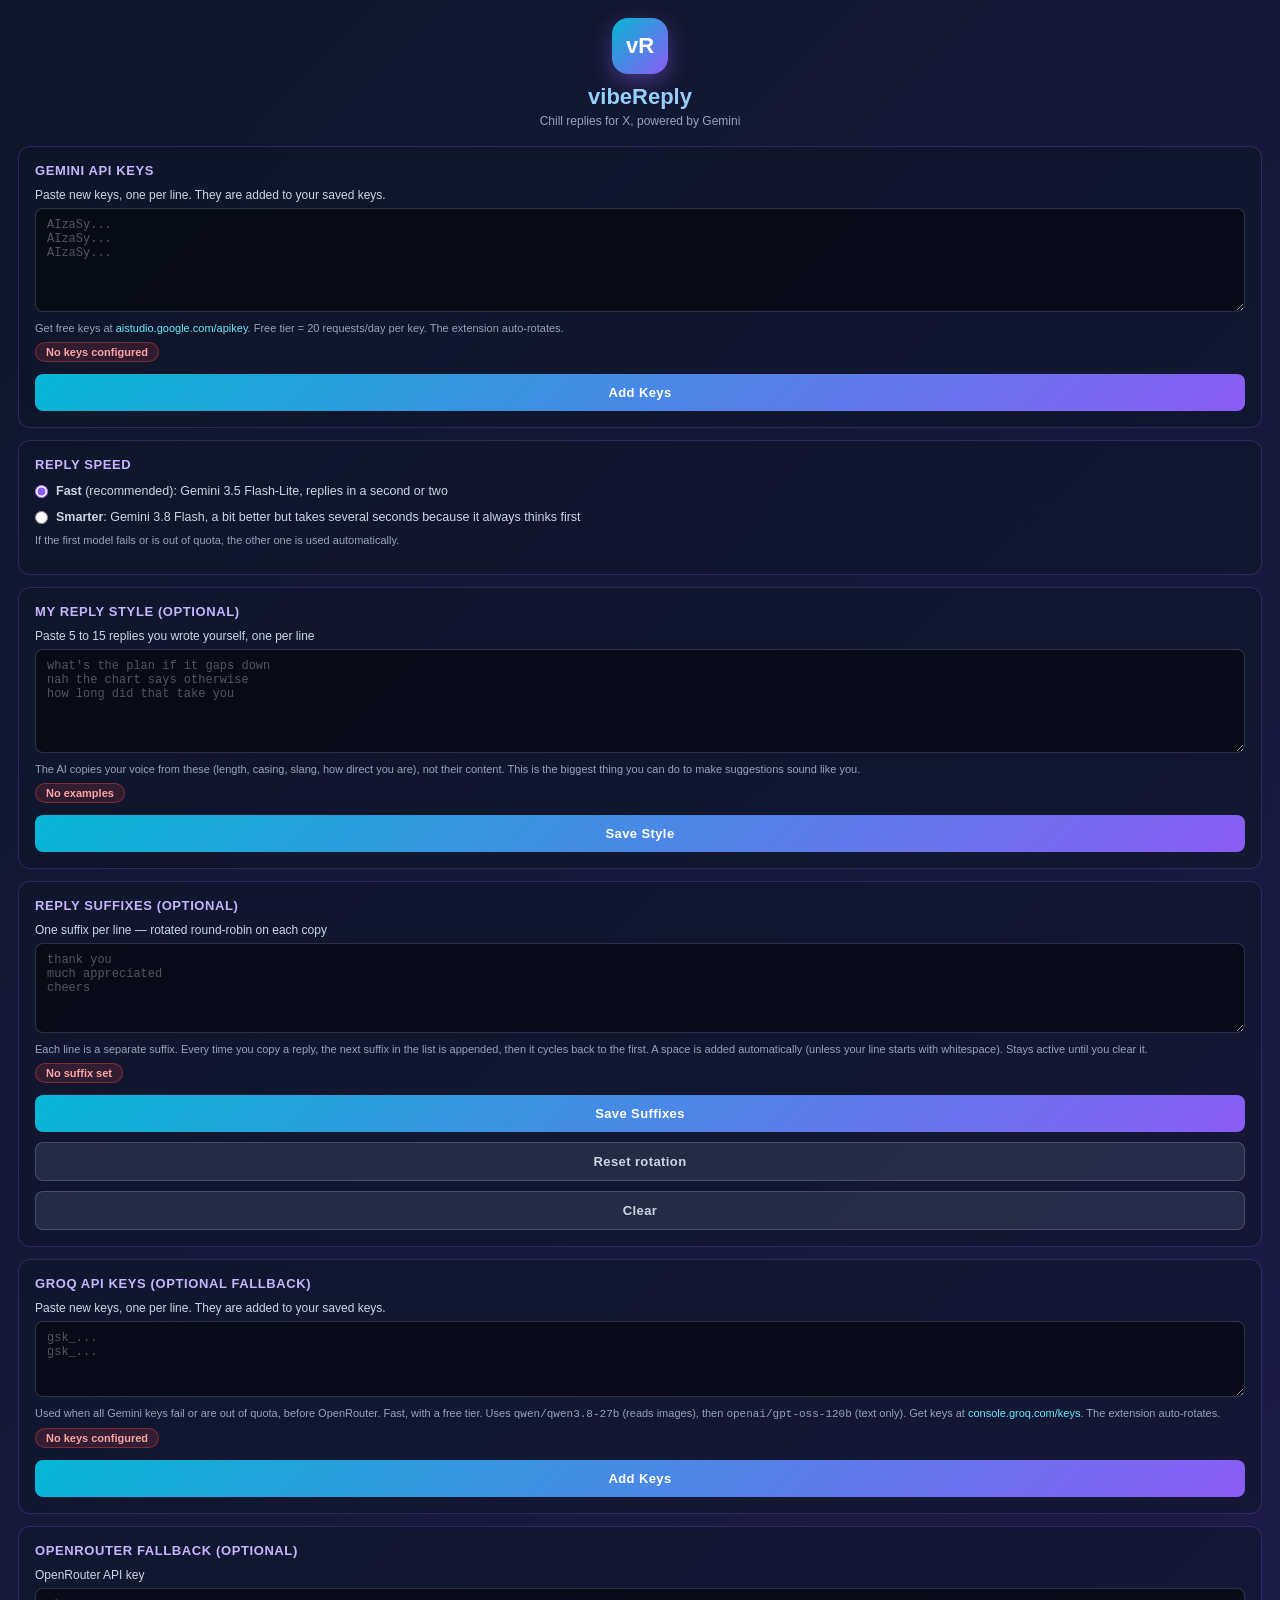
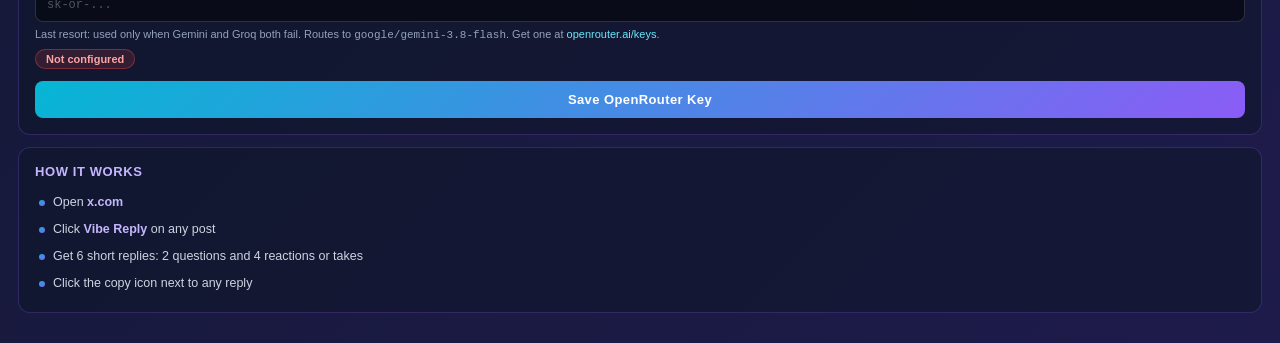
==== popup.html @ 0de53751 "Add files via upload" ====
<!DOCTYPE html>
<html lang="en">
<head>
  <meta charset="UTF-8">
  <title>vibeReply Settings</title>
  <link rel="stylesheet" href="popup-styles.css">
</head>
<body>
  <div class="header">
    <div class="logo">vR</div>
    <h1>vibeReply</h1>
    <p class="subtitle">Chill replies for X, powered by Gemini</p>
  </div>

  <div class="section">
    <h2>Gemini API Keys</h2>
    <div class="form-group">
      <label for="apiKeys">Paste new keys, one per line. They are added to your saved keys.</label>
      <textarea id="apiKeys" rows="6" placeholder="AIzaSy...&#10;AIzaSy...&#10;AIzaSy..." autocomplete="off" spellcheck="false"></textarea>
      <p class="help-text">
        Get free keys at <a href="https://aistudio.google.com/apikey" target="_blank">aistudio.google.com/apikey</a>.
        Free tier = 20 requests/day per key. The extension auto-rotates.
      </p>
      <span id="apiStatus" class="api-status disconnected">No keys configured</span>
    </div>
    <button id="saveBtn" class="btn">Add Keys</button>
  </div>

  <div class="section" id="keyStatusSection" style="display:none;">
    <h2>Gemini Key Status</h2>
    <div id="keyStatusList" class="key-status-list"></div>
    <button id="resetBtn" class="btn btn-secondary">Reset rotation state</button>
  </div>

  <div class="section">
    <h2>Reply Speed</h2>
    <div class="form-group speed-options">
      <label class="speed-option">
        <input type="radio" name="replySpeed" value="fast">
        <span><strong>Fast</strong> (recommended): Gemini 3.5 Flash-Lite, replies in a second or two</span>
      </label>
      <label class="speed-option">
        <input type="radio" name="replySpeed" value="smart">
        <span><strong>Smarter</strong>: Gemini 3.8 Flash, a bit better but takes several seconds because it always thinks first</span>
      </label>
      <p class="help-text">If the first model fails or is out of quota, the other one is used automatically.</p>
    </div>
  </div>

  <div class="section">
    <h2>My Reply Style (optional)</h2>
    <div class="form-group">
      <label for="styleExamples">Paste 5 to 15 replies you wrote yourself, one per line</label>
      <textarea id="styleExamples" rows="6" placeholder="what's the plan if it gaps down&#10;nah the chart says otherwise&#10;how long did that take you" autocomplete="off" spellcheck="false"></textarea>
      <p class="help-text">
        The AI copies your voice from these (length, casing, slang, how direct you are), not their content.
        This is the biggest thing you can do to make suggestions sound like you.
      </p>
      <span id="styleStatus" class="api-status disconnected">No examples</span>
    </div>
    <button id="saveStyleBtn" class="btn">Save Style</button>
  </div>

  <div class="section">
    <h2>Reply Suffixes (optional)</h2>
    <div class="form-group">
      <label for="replySuffix">One suffix per line — rotated round-robin on each copy</label>
      <textarea id="replySuffix" rows="5" placeholder="thank you&#10;much appreciated&#10;cheers" autocomplete="off" spellcheck="false"></textarea>
      <p class="help-text">
        Each line is a separate suffix. Every time you copy a reply, the next suffix in the list is appended,
        then it cycles back to the first. A space is added automatically (unless your line starts with whitespace).
        Stays active until you clear it.
      </p>
      <span id="suffixStatus" class="api-status disconnected">No suffix set</span>
    </div>
    <button id="saveSuffixBtn" class="btn">Save Suffixes</button>
    <button id="resetSuffixBtn" class="btn btn-secondary">Reset rotation</button>
    <button id="clearSuffixBtn" class="btn btn-secondary">Clear</button>
  </div>

  <div class="section">
    <h2>Groq API Keys (optional fallback)</h2>
    <div class="form-group">
      <label for="groqKeys">Paste new keys, one per line. They are added to your saved keys.</label>
      <textarea id="groqKeys" rows="4" placeholder="gsk_...&#10;gsk_..." autocomplete="off" spellcheck="false"></textarea>
      <p class="help-text">
        Used when all Gemini keys fail or are out of quota, before OpenRouter. Fast, with a free tier.
        Uses <code>qwen/qwen3.8-27b</code> (reads images), then <code>openai/gpt-oss-120b</code> (text only).
        Get keys at <a href="https://console.groq.com/keys" target="_blank">console.groq.com/keys</a>.
        The extension auto-rotates.
      </p>
      <span id="groqStatus" class="api-status disconnected">No keys configured</span>
    </div>
    <button id="saveGroqBtn" class="btn">Add Keys</button>
  </div>

  <div class="section" id="groqStatusSection" style="display:none;">
    <h2>Groq Key Status</h2>
    <div id="groqStatusList" class="key-status-list"></div>
    <button id="resetGroqBtn" class="btn btn-secondary">Reset rotation state</button>
  </div>

  <div class="section">
    <h2>OpenRouter Fallback (optional)</h2>
    <div class="form-group">
      <label for="openrouterKey">OpenRouter API key</label>
      <input type="password" id="openrouterKey" placeholder="sk-or-..." autocomplete="off" spellcheck="false">
      <p class="help-text">
        Last resort: used only when Gemini and Groq both fail. Routes to <code>google/gemini-3.8-flash</code>.
        Get one at <a href="https://openrouter.ai/keys" target="_blank">openrouter.ai/keys</a>.
      </p>
      <span id="orStatus" class="api-status disconnected">Not configured</span>
    </div>
    <button id="saveOrBtn" class="btn">Save OpenRouter Key</button>
  </div>

  <div class="section info">
    <h2>How it works</h2>
    <ul>
      <li>Open <strong>x.com</strong></li>
      <li>Click <strong>Vibe Reply</strong> on any post</li>
      <li>Get 6 short replies: 2 questions and 4 reactions or takes</li>
      <li>Click the copy icon next to any reply</li>
    </ul>
  </div>

  <!-- Lets this page also work as the phone app's settings screen; does nothing in the extension -->
  <script src="mobile/chrome-shim.js"></script>
  <script src="popup.js"></script>
</body>
</html>
---- popup-styles.css ----
* { margin: 0; padding: 0; box-sizing: border-box; }

html, body {
  min-height: 100%;
}

body {
  width: 100%;
  min-width: 280px;
  font-family: -apple-system, BlinkMacSystemFont, 'Segoe UI', Roboto, sans-serif;
  background: linear-gradient(135deg, #0f172a 0%, #1e1b4b 100%);
  color: #e2e8f0;
  padding: 18px;
}

.header { text-align: center; margin-bottom: 18px; }
.logo {
  width: 56px; height: 56px; margin: 0 auto 10px;
  border-radius: 16px;
  background: linear-gradient(135deg, #06b6d4 0%, #8b5cf6 100%);
  display: flex; align-items: center; justify-content: center;
  font-weight: 800; font-size: 22px; color: #fff;
  box-shadow: 0 8px 22px rgba(139, 92, 246, 0.4);
}
h1 {
  font-size: 22px;
  background: linear-gradient(135deg, #67e8f9, #c4b5fd);
  -webkit-background-clip: text; background-clip: text; color: transparent;
}
.subtitle { font-size: 12px; color: #94a3b8; margin-top: 4px; }

.section {
  background: rgba(15, 23, 42, 0.6);
  border: 1px solid rgba(139, 92, 246, 0.25);
  border-radius: 12px;
  padding: 16px;
  margin-bottom: 12px;
}
.section h2 {
  font-size: 13px;
  text-transform: uppercase;
  letter-spacing: 0.6px;
  color: #c4b5fd;
  margin-bottom: 10px;
}

.form-group { margin-bottom: 12px; }
label { display: block; font-size: 12px; color: #cbd5e1; margin-bottom: 6px; }
input, textarea {
  width: 100%; padding: 9px 11px;
  background: rgba(0, 0, 0, 0.5);
  border: 1px solid rgba(148, 163, 184, 0.25);
  border-radius: 8px;
  color: #fff; font-size: 12px;
  font-family: 'Courier New', monospace;
  transition: border-color 0.15s ease, box-shadow 0.15s ease;
  resize: vertical;
}
input:focus, textarea:focus {
  outline: none;
  border-color: #8b5cf6;
  box-shadow: 0 0 0 3px rgba(139, 92, 246, 0.18);
}
input::placeholder, textarea::placeholder { color: rgba(255, 255, 255, 0.3); }

.help-text { font-size: 11px; color: #94a3b8; margin-top: 6px; }
.help-text a { color: #67e8f9; text-decoration: none; }
.help-text a:hover { text-decoration: underline; }

.api-status {
  display: inline-block;
  margin-top: 8px;
  padding: 3px 10px;
  border-radius: 12px;
  font-size: 11px;
  font-weight: 600;
}
.api-status.connected {
  background: rgba(16, 185, 129, 0.15);
  color: #6ee7b7;
  border: 1px solid rgba(16, 185, 129, 0.4);
}
.api-status.disconnected {
  background: rgba(239, 68, 68, 0.15);
  color: #fca5a5;
  border: 1px solid rgba(239, 68, 68, 0.4);
}

.btn {
  width: 100%;
  padding: 11px;
  background: linear-gradient(135deg, #06b6d4 0%, #8b5cf6 100%);
  color: #fff;
  border: none;
  border-radius: 8px;
  font-size: 13px;
  font-weight: 700;
  letter-spacing: 0.4px;
  cursor: pointer;
  transition: transform 0.15s ease, box-shadow 0.15s ease;
}
.btn:hover:not(:disabled) {
  transform: translateY(-1px);
  box-shadow: 0 6px 18px rgba(139, 92, 246, 0.45);
}
.btn:disabled { opacity: 0.7; cursor: wait; }

.section.info ul { list-style: none; }
.section.info li {
  font-size: 12.5px;
  color: #cbd5e1;
  padding: 4px 0 4px 18px;
  position: relative;
  line-height: 1.5;
}
.section.info li::before {
  content: '';
  position: absolute;
  left: 4px; top: 11px;
  width: 6px; height: 6px;
  border-radius: 50%;
  background: linear-gradient(135deg, #06b6d4, #8b5cf6);
}
.section.info strong { color: #c4b5fd; }

.btn-secondary {
  background: rgba(148, 163, 184, 0.15);
  border: 1px solid rgba(148, 163, 184, 0.3);
  color: #cbd5e1;
  margin-top: 10px;
}
.btn-secondary:hover:not(:disabled) {
  background: rgba(148, 163, 184, 0.25);
  box-shadow: none;
}

.key-status-list {
  display: flex;
  flex-direction: column;
  gap: 6px;
  margin-bottom: 4px;
}
.key-status-row {
  display: flex;
  align-items: center;
  flex-wrap: wrap; /* narrow side panel: badge and Remove drop to a second line */
  gap: 6px 8px;
  padding: 7px 10px;
  background: rgba(0, 0, 0, 0.3);
  border: 1px solid rgba(148, 163, 184, 0.15);
  border-radius: 7px;
  font-size: 12px;
}
.key-index {
  color: #94a3b8;
  font-weight: 700;
  flex: 0 0 28px;
}
.key-mask {
  flex: 1;
  font-family: 'Courier New', monospace;
  color: #e2e8f0;
  font-size: 11.5px;
}
.key-copy-btn {
  background: rgba(99, 102, 241, 0.18);
  border: 1px solid rgba(99, 102, 241, 0.4);
  color: #c7d2fe;
  font-size: 10.5px;
  font-weight: 700;
  padding: 3px 9px;
  border-radius: 6px;
  cursor: pointer;
  text-transform: uppercase;
  letter-spacing: 0.4px;
  transition: background 0.15s ease, color 0.15s ease;
}
.key-copy-btn:hover {
  background: rgba(99, 102, 241, 0.3);
  color: #e0e7ff;
}
.key-copy-btn.copied {
  background: rgba(16, 185, 129, 0.22);
  border-color: rgba(16, 185, 129, 0.5);
  color: #6ee7b7;
}
.speed-option {
  display: flex;
  align-items: flex-start;
  gap: 8px;
  margin-bottom: 8px;
  font-size: 12.5px;
  line-height: 1.45;
  cursor: pointer;
}
.speed-option input {
  width: auto;
  flex: 0 0 auto;
  margin-top: 3px;
  accent-color: #8b5cf6;
}
.key-remove-btn {
  margin-left: auto;
  background: rgba(239, 68, 68, 0.12);
  border: 1px solid rgba(239, 68, 68, 0.4);
  color: #fca5a5;
  font-size: 10.5px;
  font-weight: 700;
  padding: 3px 9px;
  border-radius: 6px;
  cursor: pointer;
  text-transform: uppercase;
  letter-spacing: 0.4px;
  transition: background 0.15s ease, color 0.15s ease;
}
.key-remove-btn:hover {
  background: rgba(239, 68, 68, 0.25);
  color: #fecaca;
}
.badge {
  white-space: nowrap;
  font-size: 10.5px;
  font-weight: 700;
  padding: 2px 8px;
  border-radius: 10px;
  text-transform: uppercase;
  letter-spacing: 0.4px;
}
.badge-ok { background: rgba(16, 185, 129, 0.18); color: #6ee7b7; border: 1px solid rgba(16, 185, 129, 0.4); }
.badge-warn { background: rgba(245, 158, 11, 0.18); color: #fcd34d; border: 1px solid rgba(245, 158, 11, 0.4); text-transform: none; }
.badge-bad { background: rgba(239, 68, 68, 0.18); color: #fca5a5; border: 1px solid rgba(239, 68, 68, 0.4); }
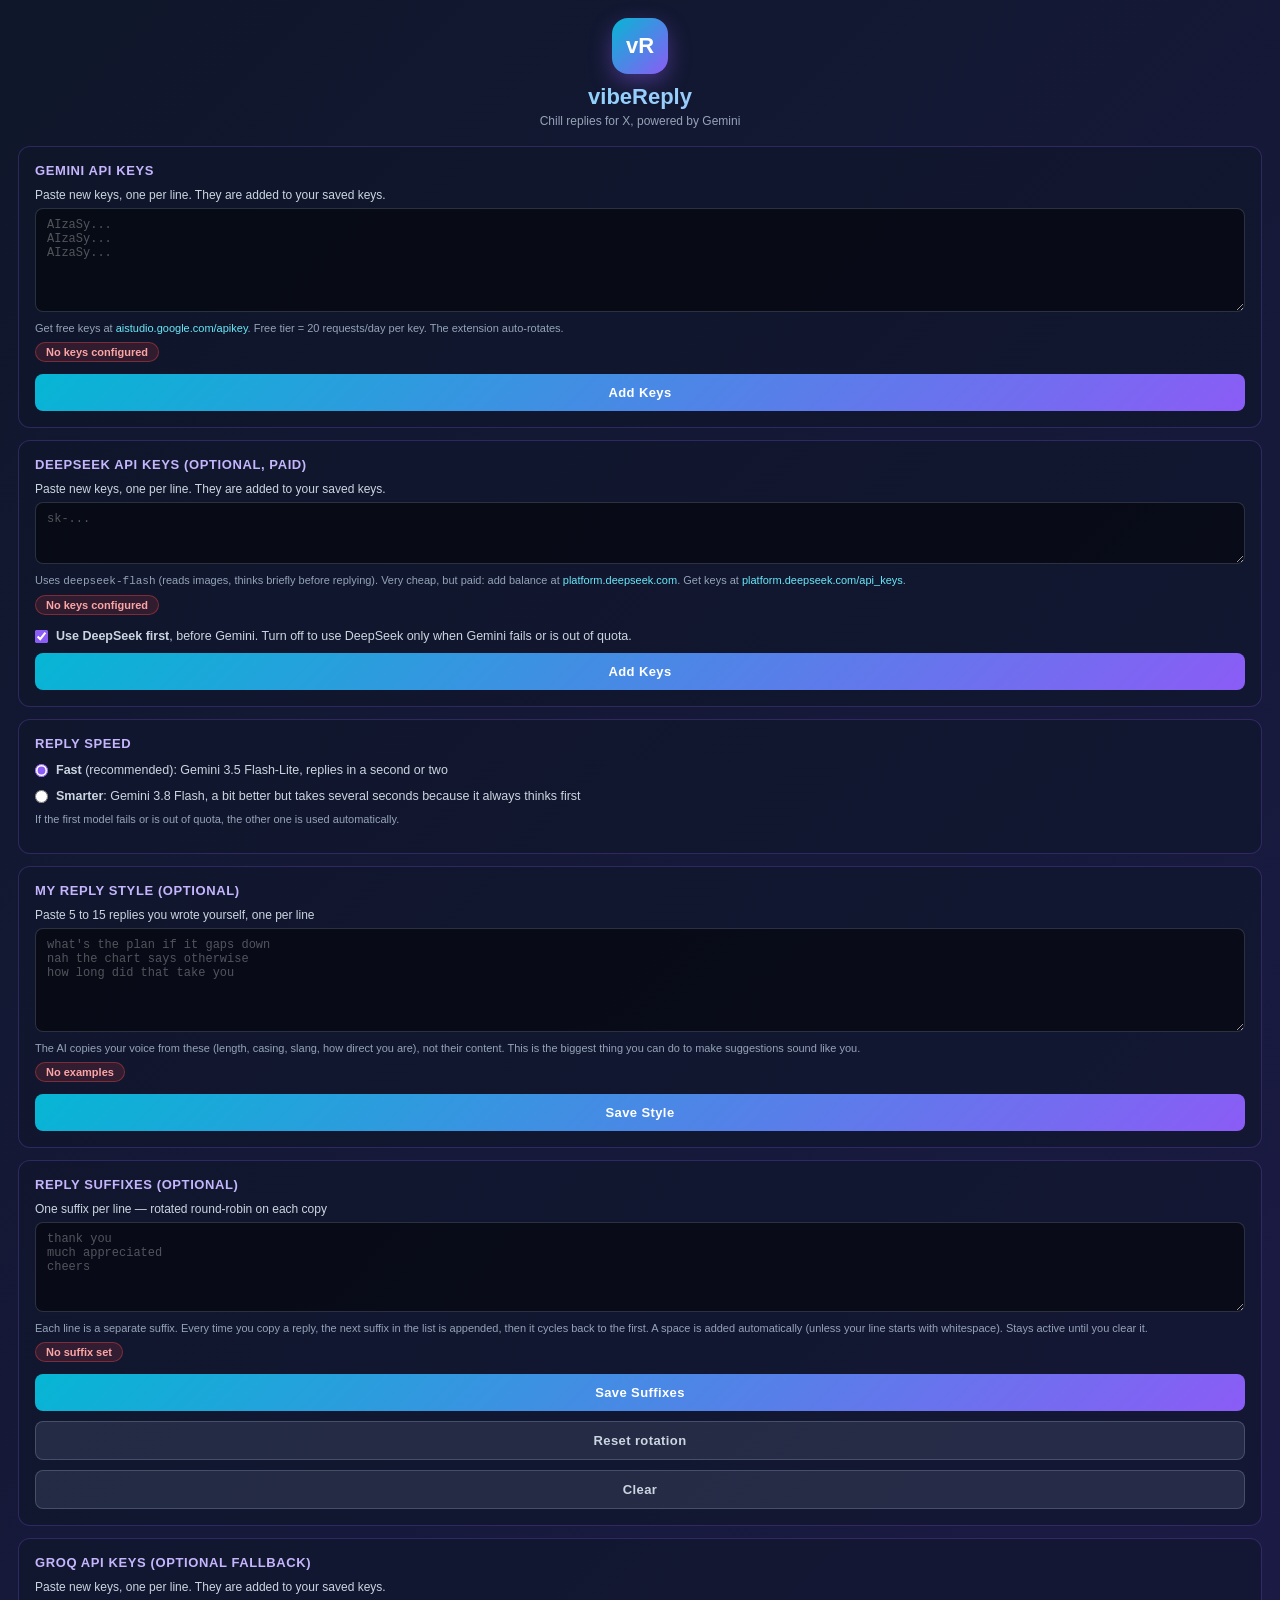
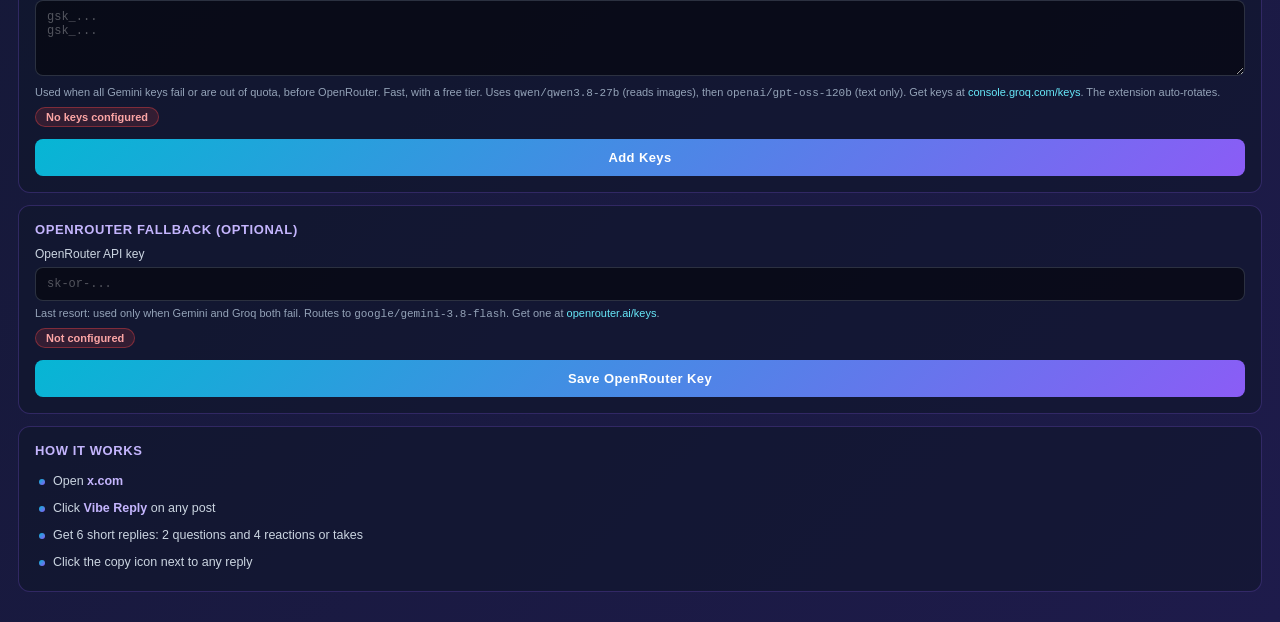
==== commit 0c874d36: "Add DeepSeek provider with its own reply prompt; tune Groq - DeepSeek Flash (deepseek-flash) as a ne" ====
--- a/popup.html
+++ b/popup.html
@@ -30,6 +30,31 @@
     <h2>Gemini Key Status</h2>
     <div id="keyStatusList" class="key-status-list"></div>
     <button id="resetBtn" class="btn btn-secondary">Reset rotation state</button>
+  </div>
+
+  <div class="section">
+    <h2>DeepSeek API Keys (optional, paid)</h2>
+    <div class="form-group">
+      <label for="deepseekKeys">Paste new keys, one per line. They are added to your saved keys.</label>
+      <textarea id="deepseekKeys" rows="3" placeholder="sk-..." autocomplete="off" spellcheck="false"></textarea>
+      <p class="help-text">
+        Uses <code>deepseek-flash</code> (reads images, thinks briefly before replying). Very cheap, but paid:
+        add balance at <a href="https://platform.deepseek.com/top_up" target="_blank">platform.deepseek.com</a>.
+        Get keys at <a href="https://platform.deepseek.com/api_keys" target="_blank">platform.deepseek.com/api_keys</a>.
+      </p>
+      <span id="deepseekStatus" class="api-status disconnected">No keys configured</span>
+    </div>
+    <label class="speed-option">
+      <input type="checkbox" id="deepseekFirst" checked>
+      <span><strong>Use DeepSeek first</strong>, before Gemini. Turn off to use DeepSeek only when Gemini fails or is out of quota.</span>
+    </label>
+    <button id="saveDeepseekBtn" class="btn">Add Keys</button>
+  </div>
+
+  <div class="section" id="deepseekStatusSection" style="display:none;">
+    <h2>DeepSeek Key Status</h2>
+    <div id="deepseekStatusList" class="key-status-list"></div>
+    <button id="resetDeepseekBtn" class="btn btn-secondary">Reset rotation state</button>
   </div>
 
   <div class="section">
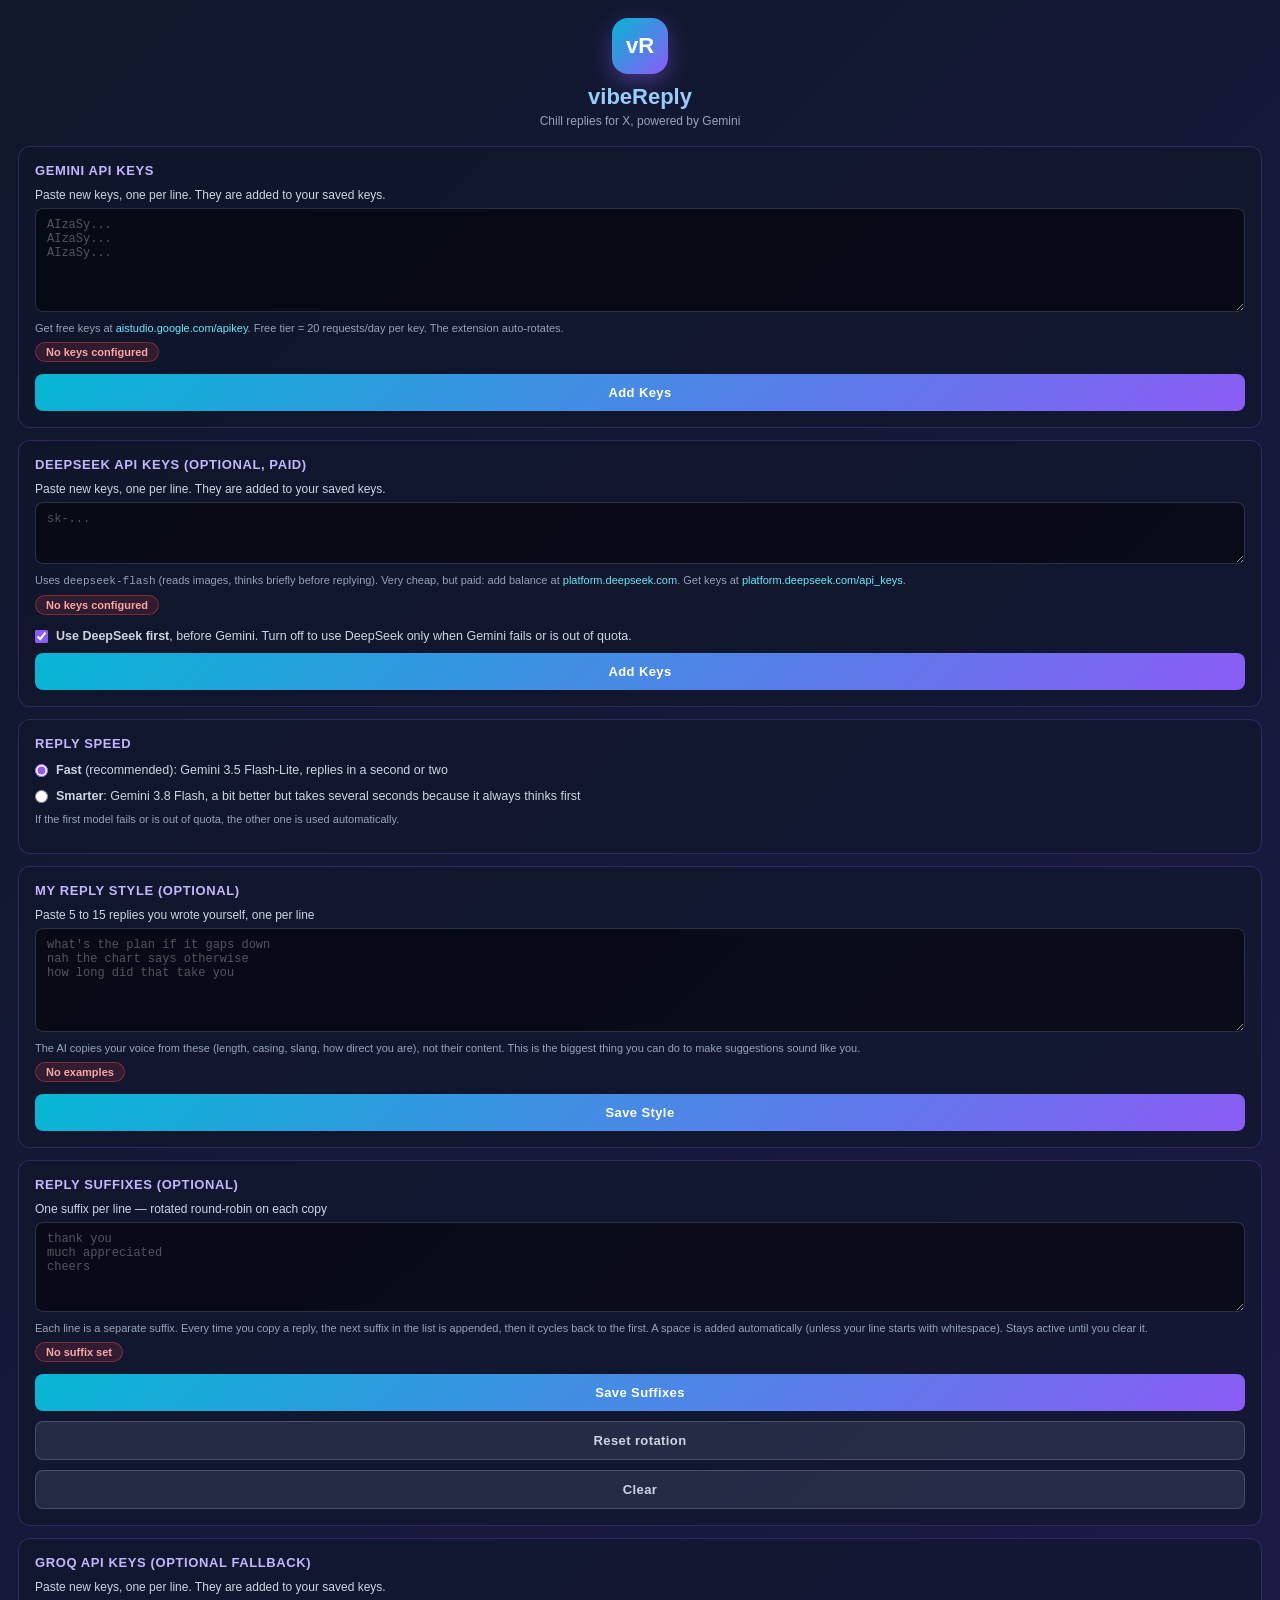
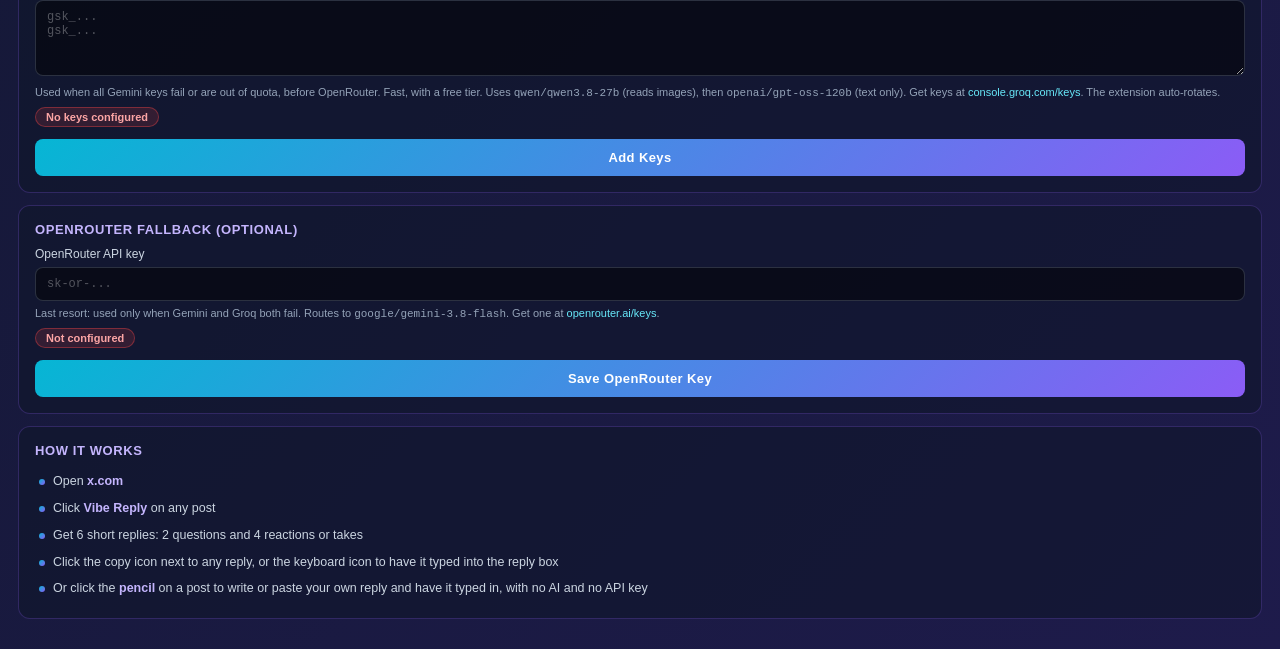
==== commit 23a993a1: "Type replies into X's reply box letter by letter; add pencil icon Instead of pasting, a reply can no" ====
--- a/popup.html
+++ b/popup.html
@@ -103,6 +103,30 @@
     <button id="clearSuffixBtn" class="btn btn-secondary">Clear</button>
   </div>
 
+  <div class="section" id="typingSection">
+    <h2>Typing Speed</h2>
+    <div class="form-group speed-options">
+      <label class="speed-option">
+        <input type="radio" name="typingSpeed" value="fast">
+        <span><strong>Fast</strong>: about 100 words a minute</span>
+      </label>
+      <label class="speed-option">
+        <input type="radio" name="typingSpeed" value="normal">
+        <span><strong>Normal</strong> (recommended): about 60 words a minute</span>
+      </label>
+      <label class="speed-option">
+        <input type="radio" name="typingSpeed" value="slow">
+        <span><strong>Slow</strong>: about 40 words a minute</span>
+      </label>
+      <p class="help-text">
+        The keyboard icon on a reply, and <strong>Type into reply</strong> under your own reply (open it with the
+        pencil icon on a post to skip the AI), type it into the
+        post's reply box one letter at a time instead of pasting it. It opens the reply box if it isn't open.
+        Leave the cursor in the box while it types. It never presses Reply: check the text and send it yourself.
+      </p>
+    </div>
+  </div>
+
   <div class="section">
     <h2>Groq API Keys (optional fallback)</h2>
     <div class="form-group">
@@ -145,7 +169,8 @@
       <li>Open <strong>x.com</strong></li>
       <li>Click <strong>Vibe Reply</strong> on any post</li>
       <li>Get 6 short replies: 2 questions and 4 reactions or takes</li>
-      <li>Click the copy icon next to any reply</li>
+      <li>Click the copy icon next to any reply, or the keyboard icon to have it typed into the reply box</li>
+      <li>Or click the <strong>pencil</strong> on a post to write or paste your own reply and have it typed in, with no AI and no API key</li>
     </ul>
   </div>
 
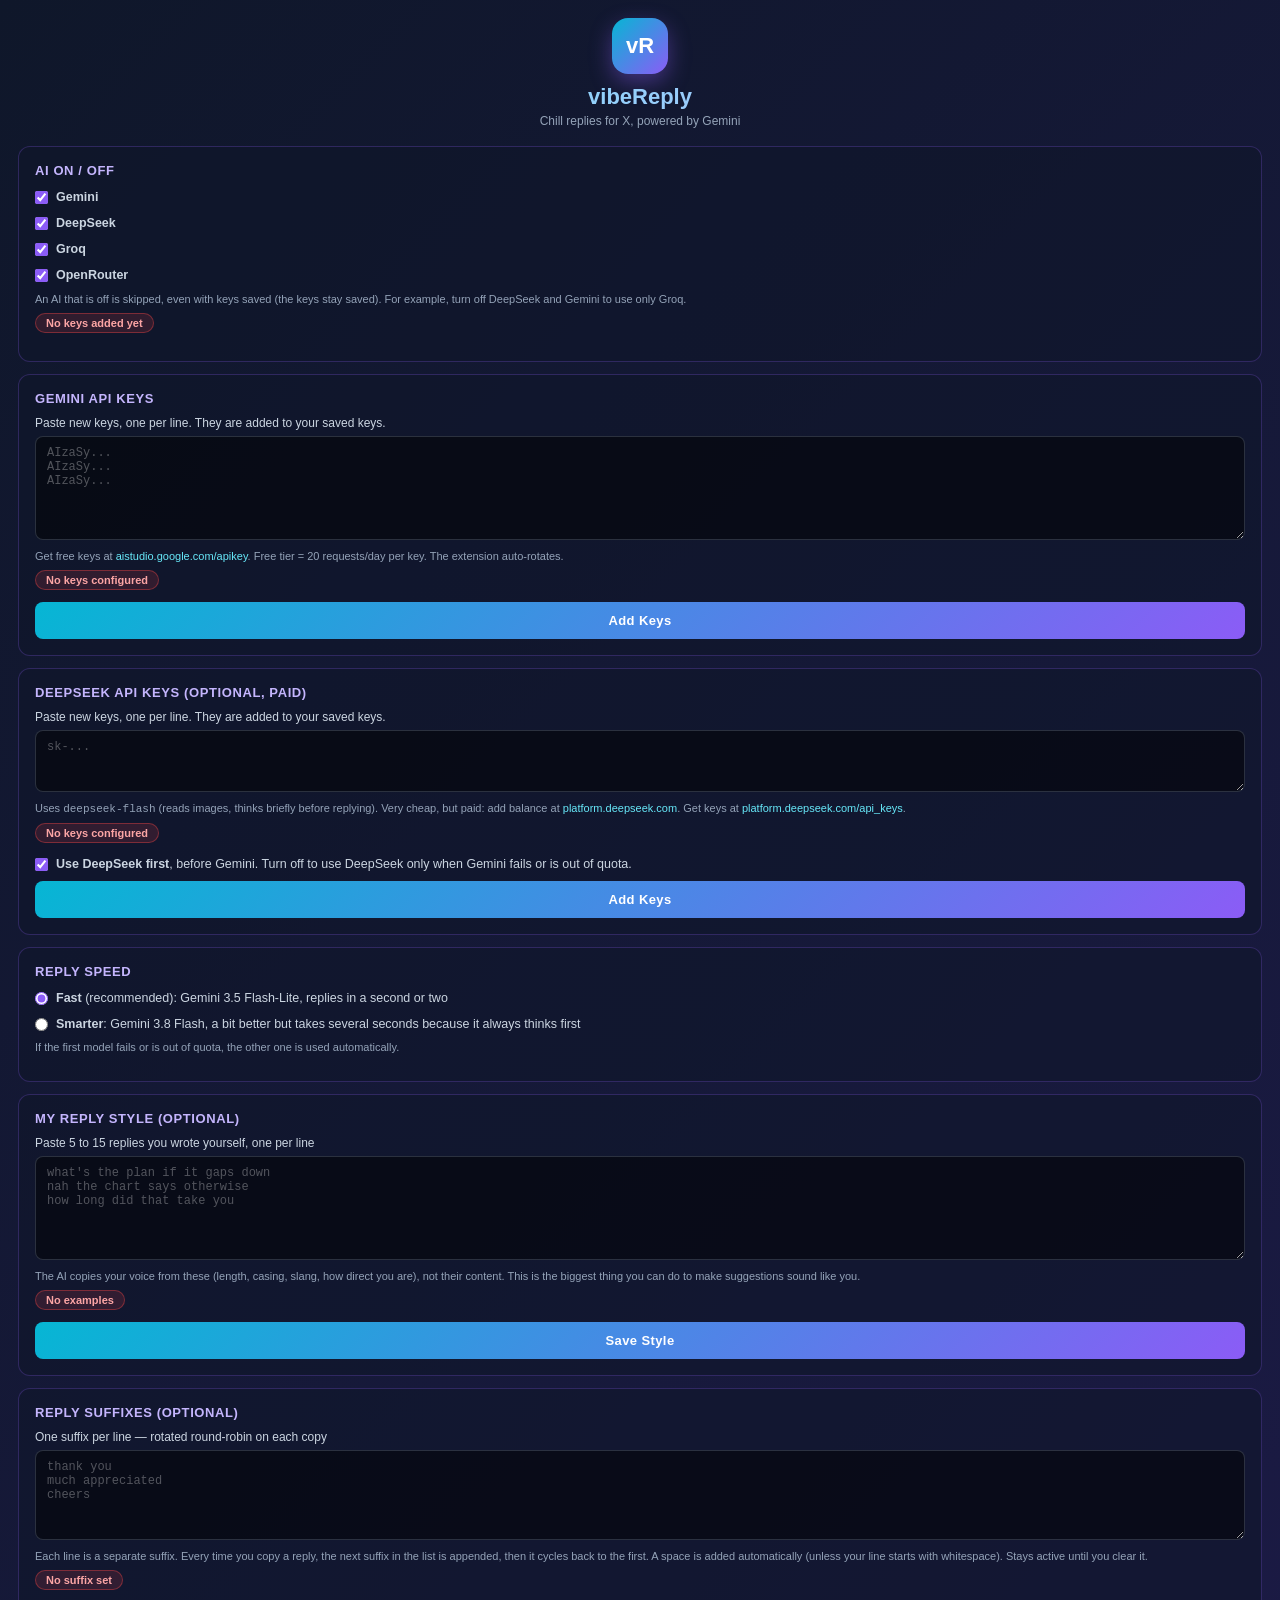
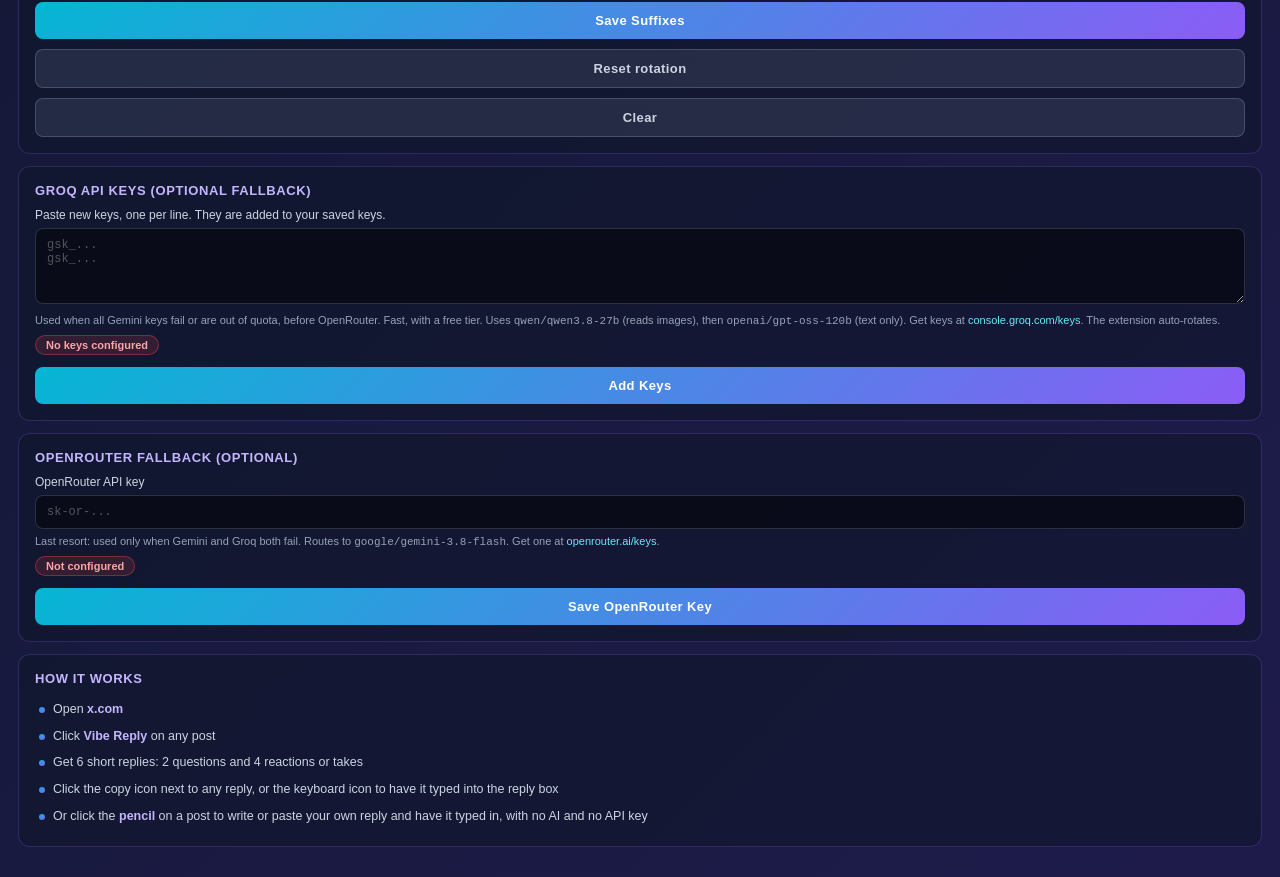
==== commit 9bc47cbd: "Add AI on/off switches in settings A switch for each of Gemini, DeepSeek, Groq and OpenRouter (all o" ====
--- a/popup.html
+++ b/popup.html
@@ -13,6 +13,33 @@
   </div>
 
   <div class="section">
+    <h2>AI On / Off</h2>
+    <div class="form-group speed-options">
+      <label class="speed-option">
+        <input type="checkbox" id="geminiOn" checked>
+        <span><strong>Gemini</strong></span>
+      </label>
+      <label class="speed-option">
+        <input type="checkbox" id="deepseekOn" checked>
+        <span><strong>DeepSeek</strong></span>
+      </label>
+      <label class="speed-option">
+        <input type="checkbox" id="groqOn" checked>
+        <span><strong>Groq</strong></span>
+      </label>
+      <label class="speed-option">
+        <input type="checkbox" id="openrouterOn" checked>
+        <span><strong>OpenRouter</strong></span>
+      </label>
+      <p class="help-text">
+        An AI that is off is skipped, even with keys saved (the keys stay saved). For example, turn off
+        DeepSeek and Gemini to use only Groq.
+      </p>
+      <span id="providerOrder" class="api-status disconnected"></span>
+    </div>
+  </div>
+
+  <div class="section">
     <h2>Gemini API Keys</h2>
     <div class="form-group">
       <label for="apiKeys">Paste new keys, one per line. They are added to your saved keys.</label>
